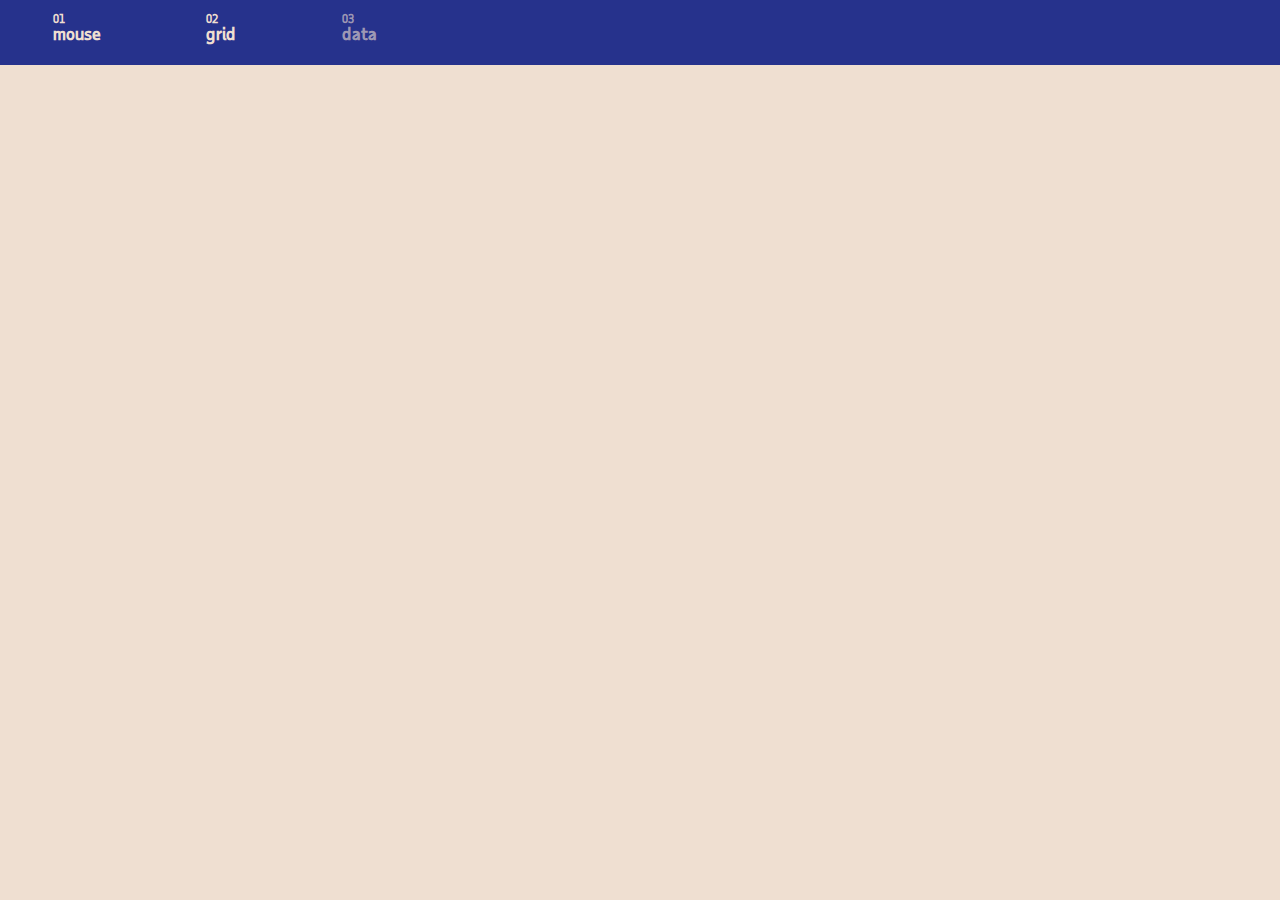
==== data.html @ fd8ed57b "updates" ====
<!DOCTYPE html>
<html lang="en">
<head></head>
<script src="https://ajax.googleapis.com/ajax/libs/jquery/3.2.1/jquery.min.js"></script>
<link rel="stylesheet" type="text/css" href="css/style.css">
<body>
  <nav class="demos">
    <a class="demo" href="index.html"><span style="font-size:11px">01</span><br> <span>mouse</span></a>
    <a class="demo" href="grid.html"><span style="font-size:11px">02</span><br> <span>grid</span></a>
    <a class="demo demo--current demo-magneto" href="data.html"><span style="font-size:11px">03</span><br> <span>data</span></a>
  </nav>
  <div id="time-container">
    <div id="location">
    </div>
  </div>
</body>
<script src="js/data.js"></script>
</html>
---- css/style.css ----
@font-face {
  font-family: TaubSans-Regular;
  src: url('fonts/TaubSans-Regular.woff2') format('woff2');
}

@font-face {
  font-family: TaubSans;
  src: url('fonts/Taub_Nouf.ttf');
}

@font-face {
  font-family: TaubDisplayA;
  src: url('fonts/TaubDisplay-A.ttf') format('truetype');
}

@font-face {
  font-family: TaubDisplayB;
  src: url('fonts/TaubDisplay-B.ttf') format('truetype');
}

@font-face {
  font-family: TaubDisplayC;
  src: url('fonts/TaubDisplay-C.ttf') format('truetype');
}

body {
  margin: 0px;
  padding: 0px;
  /* overflow: hidden; */
  cursor: default;
}

#textDiv {
  /* background-color: aqua; */
  position: absolute;
  display: flex;
  align-items: center;
  justify-content: center;
  cursor: default;
}

.properties {
  font-family: TaubDisplayA;
  font-size: 20em;
  font-variation-settings: 'wght' 500;
  color: #efdfd1;
  cursor: default;
}

a {
  font-family: TaubSans;
  font-variation-settings: 'wght' 100;
  font-size: 1.1em;
  text-decoration: none;
  color: var(--color-link);
  outline: none;
}

a:hover,
a:focus {
  color: var(--color-link-hover);
}

/* Color schemes */
.demo-magneto {
  --color-text: #41353d;
  --color-background: #F2CAC1;
  --color-link: #000;
  --color-link-hover: #41353d;
}

.demos {
  position: fixed;
  width: 100%;
  height: 5%;
  display: flex;
  justify-content: left;
  background-color: #26328c;
  color: #efdfd1;
  padding-top: 10px;
  padding-bottom: 10px;
  /* transform: translate(-50%, -90%); */
  z-index: 3;
}

.demo {
  margin: 0 3em;
}

a.demo--current {
  /* text-decoration: underline; */
  color: #efdfd199;
  /* background-color: #D6D3CC; */
  /* pointer-events: none; */
}

.demo span {
  text-transform: lowercase;
  font-weight: bold;
  pointer-events: none;
  white-space: nowrap;
}

#container {
  position: absolute;
  width: auto;
  height: auto;
  top: 100px;
  left: 100px;
  z-index: 2;
  margin-bottom: 4em;
  /* transform: translate(-50%, -50%); */
}

#title {
  width: 100%;
  display: flex;
  justify-content: left;
  font-family: TaubSans;
  font-size: 1.3em;
  font-variation-settings: 'wght' 80;
  color: #263587;
}

#grid-container {
  display: grid;
  justify-content: space-around;
  grid-template-columns: 60px 60px 60px 60px 60px 60px 60px 60px 60px 60px 60px 60px 60px 60px 60px 60px 60px 60px 60px 60px;
  grid-template-rows: 60px 60px 60px 60px 60px 60px 60px 60px 60px 60px 60px 60px 60px 60px 60px 60px 60px 60px 60px 60px;
}

.grid-item {
  width: 33%;
  font-family: TaubSans-Regular;
  font-variation-settings: 'wght' 100;
  background-color: transparent;
  border: 0.5px solid #263587;
  padding: 20px;
  padding-top: 15px;
  font-size: 30px;
  display: flex;
  justify-content: center;
  text-align: center;
  color: #263587;
  z-index: 3;
}

.grid-item:hover {
  cursor: pointer;
  /* background-color: red; */
}

#enlarge {
  position: absolute;
  display: flex;
  align-items: center;
  justify-content: center;
  background-color: rgba(0,0,0,0.7);
  font-family: TaubSans-Regular;
  font-variation-settings: 'wght' 100;
  width: 200px;
  height: 200px;

  font-size: 9em;
  color: white;
  padding: 10px;
}

#time-container {
  position: absolute;
  width: auto;
  height: auto;
  top: 100px;
  left: 100px;
  font-family: TaubSans-Regular;
  font-variation-settings: 'wght' 100;
}
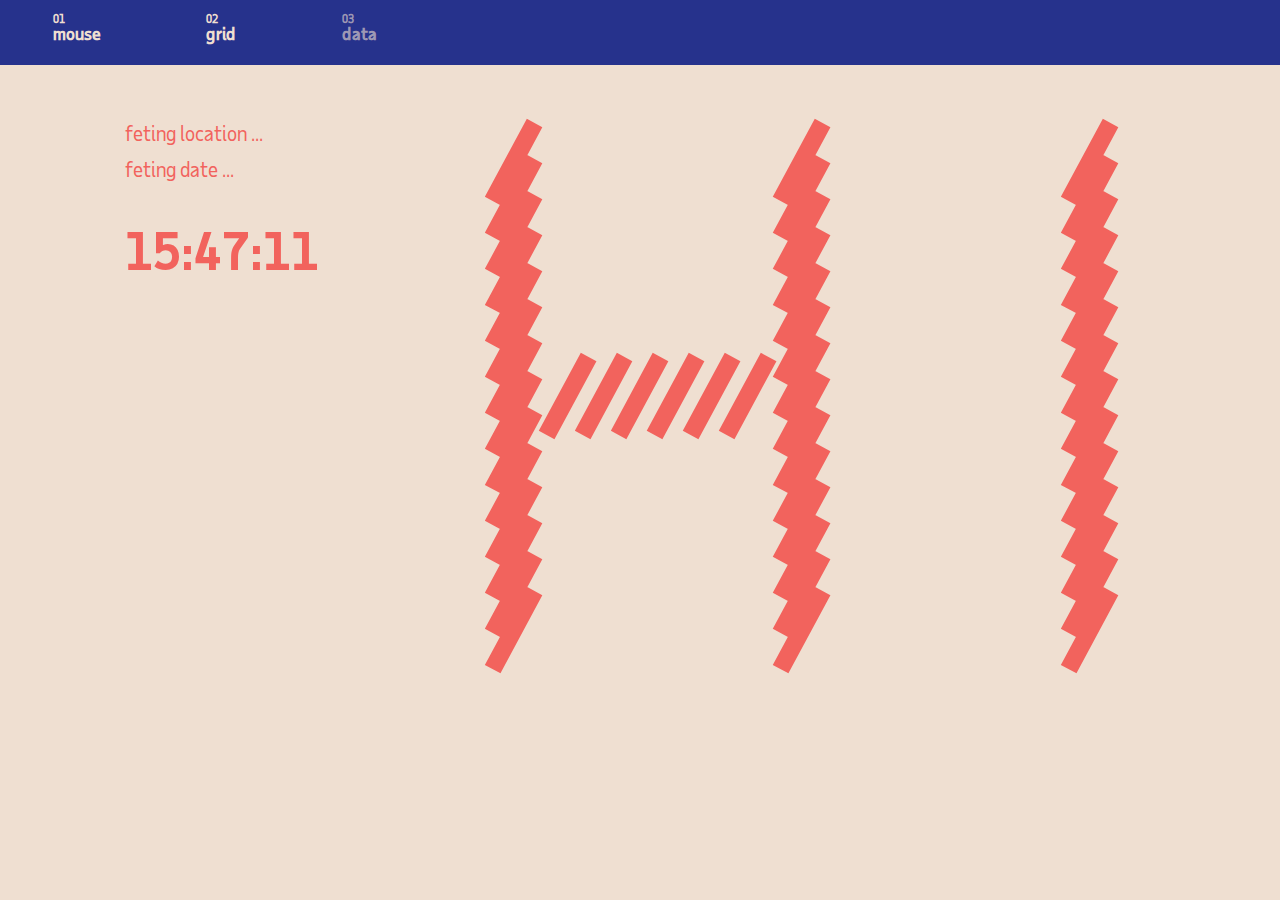
==== commit ffc33803: "data added" ====
--- a/data.html
+++ b/data.html
@@ -3,16 +3,18 @@
 <head></head>
 <script src="https://ajax.googleapis.com/ajax/libs/jquery/3.2.1/jquery.min.js"></script>
 <link rel="stylesheet" type="text/css" href="css/style.css">
-<body>
+<body onload="startTime()">
   <nav class="demos">
     <a class="demo" href="index.html"><span style="font-size:11px">01</span><br> <span>mouse</span></a>
     <a class="demo" href="grid.html"><span style="font-size:11px">02</span><br> <span>grid</span></a>
     <a class="demo demo--current demo-magneto" href="data.html"><span style="font-size:11px">03</span><br> <span>data</span></a>
   </nav>
-  <div id="time-container">
-    <div id="location">
-    </div>
+  <div id="location-info">
+    <div id="city" style="margin-bottom:15px"> feting location ... </div>
+    <div id="date"> feting date ... </div>
+    <div id="time"></div>
   </div>
+  <div id="bigLetter"></div>
 </body>
 <script src="js/data.js"></script>
 </html>
--- a/css/style.css
+++ b/css/style.css
@@ -160,18 +160,39 @@
   font-variation-settings: 'wght' 100;
   width: 200px;
   height: 200px;
-
   font-size: 9em;
   color: white;
   padding: 10px;
 }
 
-#time-container {
-  position: absolute;
+#location-info {
+  /* background-color: aqua; */
+  width: 15%;
+  height: auto;
+  float: left;
+  font-family: TaubSans;
+  font-variation-settings: 'wght' 80;
+  font-size: 1.3em;
+  color: #f2635d;
+  padding:6em;
+}
+
+#bigLetter {
+  float: left;
   width: auto;
   height: auto;
-  top: 100px;
-  left: 100px;
-  font-family: TaubSans-Regular;
-  font-variation-settings: 'wght' 100;
+  font-family: TaubDisplayA;
+  font-variation-settings: 'wght' 200;
+  font-size: 45em;
+  color: #f2635d;
+  padding-top: 0.15em;
 }
+
+#time {
+  font-family: TaubSans;
+  font-variation-settings: 'wght' 150;
+  font-size: 50px;
+  width: auto;
+  height:auto;
+  margin-top: 50px;
+}
